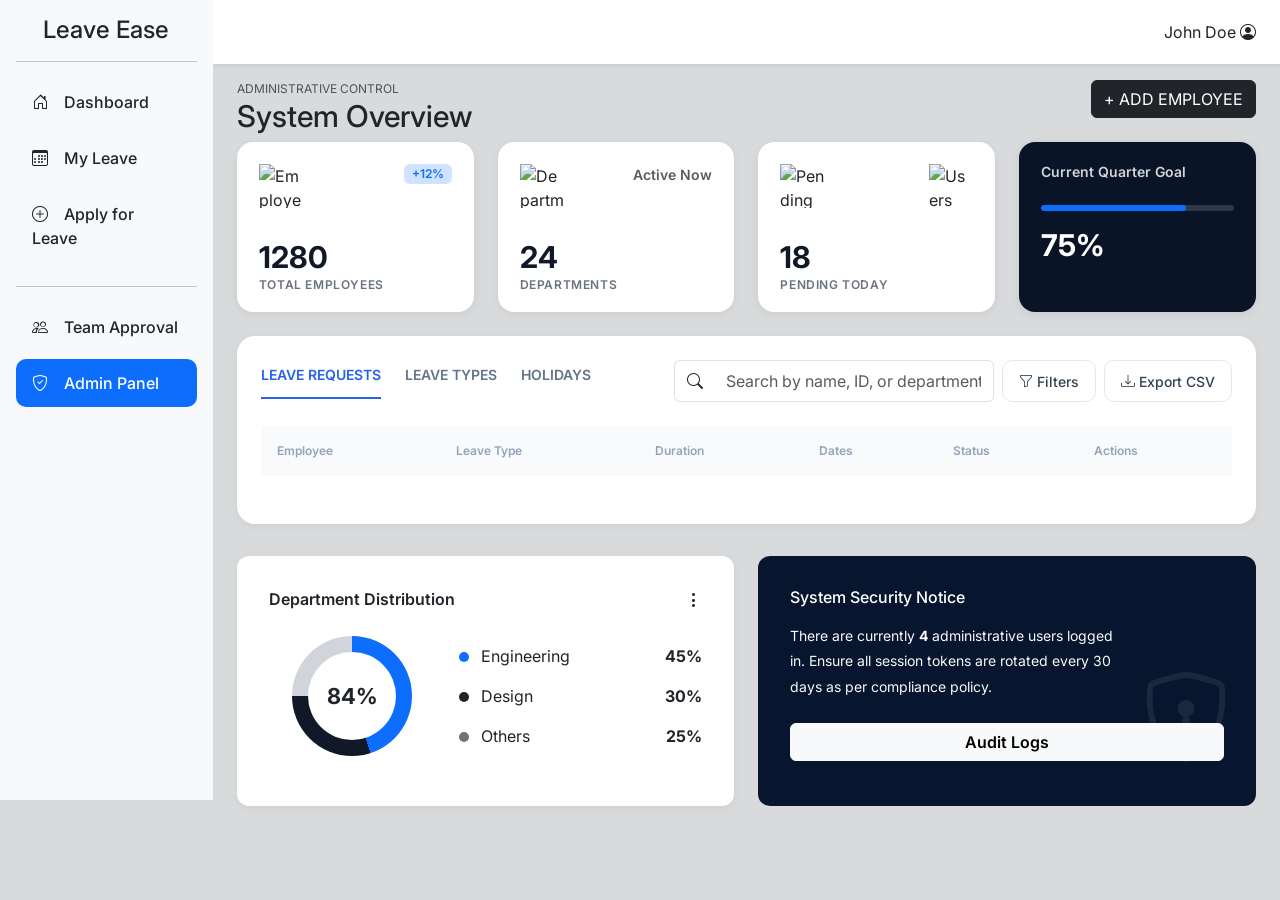
==== FRONTEND_MANAGEMENT/Admin/admin.html @ 8dc59eb8 "Initial commit" ====
<!DOCTYPE html>
<html lang="en">

<head>
    <meta charset="UTF-8">
    <meta name="viewport" content="width=device-width, initial-scale=1.0">
    <title>ADMIN HOME PAGE</title>
    <!-- Bootstrap CSS -->
    <link href="https://cdn.jsdelivr.net/npm/bootstrap@5.3.7/dist/css/bootstrap.min.css" rel="stylesheet">

    <!-- Bootstrap Icons -->
    <link rel="stylesheet" href="https://cdn.jsdelivr.net/npm/bootstrap-icons@1.13.1/font/bootstrap-icons.min.css">
    <link rel="stylesheet" href="admin.css">
    <link rel="preconnect" href="https://fonts.googleapis.com">
    <link rel="preconnect" href="https://fonts.gstatic.com" crossorigin>
    <link href="https://fonts.googleapis.com/css2?family=Inter:wght@100..900&display=swap" rel="stylesheet">
</head>

<body style="background-color:#D8DADC;">
    <div class="container-fluid p-0">
        <div class=" page d-flex">
            <div class="sidebar bg-light  p-3">

                <h4 class="text-center">Leave Ease</h4>
                <hr>

                <ul class="nav flex-column">

                    <li class="nav-item mb-2">
                        <a href="#" class="nav-link text-dark">
                            <i class="bi bi-house-door me-3"></i>Dashboard
                        </a>
                    </li>

                    <li class="nav-item mb-2">
                        <a href="#" class="nav-link text-dark">
                            <i class="bi bi-calendar3 me-3"></i>My Leave
                        </a>
                    </li>

                    <li class="nav-item mb-2">
                        <a href="#" class="nav-link text-dark">
                            <i class="bi bi-plus-circle me-3"></i>Apply for Leave
                        </a>
                    </li>

                    <hr>

                    <li class="nav-item mb-2">
                        <a href="#" class="nav-link text-dark">
                            <i class="bi bi-people me-3"></i>Team Approval
                        </a>
                    </li>

                    <li class="nav-item">
                        <a href="#" class="nav-link text-dark active-menu">
                            <i class="bi bi-shield-check me-3"></i>Admin Panel
                        </a>
                    </li>

                </ul>
            </div>
            <div class="main-content flex-grow-1">

                <!-- Header -->
                <div class="header d-flex justify-content-end align-items-center p-3 bg-white shadow-sm">
                    <div>
                        John Doe
                        <i class="bi bi-person-circle me-2"></i>
                    </div>
                </div>

                <!-- Main Content -->
                <div class="container-fluid px-4 py-3">

                    <!-- Top Row -->
                    <div class="d-flex justify-content-between align-items-start">

                        <!-- Left Side -->
                        <div>
                            <p class="text-muted mb-0" style="font-size: 12px;">
                                ADMINISTRATIVE CONTROL
                            </p>

                            <h3 style="font-size: 30px;">
                                System Overview
                            </h3>
                        </div>

                        <!-- Right Side -->
                        <button class="btn btn-dark">
                            + ADD EMPLOYEE
                        </button>

                    </div>


                    <div class="row g-4 mb-4">

                        <!-- Total Employees -->
                        <div class="col-lg-3 col-md-6">
                            <div class="card stats-card">
                                <div class="d-flex justify-content-between align-items-start">
                                    <img src="../images/Background (1).png" alt="Employee">

                                    <span class="badge bg-primary-subtle text-primary fw-semibold px-2 py-1">
                                        +12%
                                    </span>
                                </div>

                                <div class="mt-4">
                                    <h2>1280</h2>
                                    <p>TOTAL EMPLOYEES</p>
                                </div>
                            </div>
                        </div>

                        <!-- Departments -->
                        <div class="col-lg-3 col-md-6">
                            <div class="card stats-card">
                                <div class="d-flex justify-content-between align-items-start">
                                    <img src="../images/Background.png" alt="Department">

                                    <small class="text-muted fw-semibold">
                                        Active Now
                                    </small>
                                </div>

                                <div class="mt-4">
                                    <h2>24</h2>
                                    <p>DEPARTMENTS</p>
                                </div>
                            </div>
                        </div>

                        <!-- Pending -->
                        <div class="col-lg-3 col-md-6">
                            <div class="card stats-card">
                                <div class="d-flex justify-content-between align-items-start">
                                    <img src="../images/Background (2).png" alt="Pending">

                                    <img src="../images/Container.png" alt="Users" width="58">
                                </div>

                                <div class="mt-4">
                                    <h2>18</h2>
                                    <p>PENDING TODAY</p>
                                </div>
                            </div>
                        </div>

                        <!-- Goal -->
                        <div class="col-lg-3 col-md-6">
                            <div class="card goal-card text-white">

                                <div class="d-flex justify-content-between align-items-center">
                                    <h6 class="mb-0">Current Quarter Goal</h6>
                                </div>

                                <div class="progress mt-4 mb-3">
                                    <div class="progress-bar bg-primary" style="width:75%"></div>
                                </div>

                                <h3 class="mb-0 fw-bold">75%</h3>

                            </div>
                        </div>

                    </div>
                    <div class="card leave-card">

                        <!-- Top -->
                        <div class="d-flex justify-content-between align-items-center mb-4">

                            <ul class="nav nav-tabs border-0 mb-0">
                                <li class="nav-item">
                                    <a class="nav-link active" href="#">LEAVE REQUESTS</a>
                                </li>

                                <li class="nav-item">
                                    <a class="nav-link" href="#">LEAVE TYPES</a>
                                </li>

                                <li class="nav-item">
                                    <a class="nav-link" href="#">HOLIDAYS</a>
                                </li>
                            </ul>

                            <div class="d-flex gap-2">

                                <div class="search-area">

                                    <div class="input-group">

                                        <span class="input-group-text">
                                            <i class="bi bi-search"></i>
                                        </span>

                                        <input type="text" class="form-control"
                                            placeholder="Search by name, ID, or department">

                                    </div>

                                </div>

                                <button class="btn filter-btn">
                                    <i class="bi bi-funnel"></i>
                                    Filters
                                </button>

                                <button class="btn filter-btn">
                                    <i class="bi bi-download"></i>
                                    Export CSV
                                </button>

                            </div>

                        </div>

                        <table class="table align-middle mb-0">

                            <thead>

                                <tr>

                                    <th>Employee</th>
                                    <th>Leave Type</th>
                                    <th>Duration</th>
                                    <th>Dates</th>
                                    <th>Status</th>
                                    <th>Actions</th>

                                </tr>

                            </thead>

                            <tbody id="emptable"></tbody>

                        </table>
                        <div class="d-flex justify-content-between align-items-center mt-4">

                            <small id="pageInfo"></small>

                            <div id="pagination" class="d-flex gap-2"></div>

                        </div>
                    </div>
                    <div class="row g-4 mt-2">

                        <!-- Department Distribution -->
                        <div class="col-lg-6">
                            <div class="card dashboard-card border-0">

                                <div class="d-flex justify-content-between align-items-center mb-4">
                                    <h6 class="mb-0 fw-semibold">Department Distribution</h6>
                                    <i class="bi bi-three-dots-vertical"></i>
                                </div>

                                <div class="row align-items-center">

                                    <!-- Circle -->
                                    <div class="col-5 text-center">

                                        <div class="progress-circle">
                                            <span>84%</span>
                                        </div>

                                    </div>

                                    <!-- Legend -->
                                    <div class="col-7">

                                        <div class="d-flex justify-content-between mb-3">
                                            <div>
                                                <span class="legend-dot bg-primary"></span>
                                                Engineering
                                            </div>
                                            <strong>45%</strong>
                                        </div>

                                        <div class="d-flex justify-content-between mb-3">
                                            <div>
                                                <span class="legend-dot bg-dark"></span>
                                                Design
                                            </div>
                                            <strong>30%</strong>
                                        </div>

                                        <div class="d-flex justify-content-between">
                                            <div>
                                                <span class="legend-dot bg-secondary"></span>
                                                Others
                                            </div>
                                            <strong>25%</strong>
                                        </div>

                                    </div>

                                </div>

                            </div>
                        </div>

                        <!-- Security Notice -->
                        <div class="col-lg-6">
                            <div class="card security-card border-0">

                                <h6 class="text-white mb-3">
                                    System Security Notice
                                </h6>

                                <p class="text-light mb-4">
                                    There are currently <strong>4</strong> administrative users logged in.
                                    Ensure all session tokens are rotated every 30 days as per compliance policy.
                                </p>

                                <button class="btn btn-light fw-semibold">
                                    Audit Logs
                                </button>

                                <i class="bi bi-shield-lock security-icon"></i>

                            </div>
                        </div>

                    </div>
                </div>
                <script src="admin.js"></script>
</body>

</html>
---- FRONTEND_MANAGEMENT/Admin/admin.css ----
/* ===========================
   GENERAL
=========================== */

* {
    margin: 0;
    padding: 0;
    box-sizing: border-box;
}

body {
    font-family: "Inter", sans-serif;
    background: #D8DADC;
}

/* ===========================
   PAGE
=========================== */
.page{
    min-height:100vh;
    width:100%;
    display:flex;
}

.sidebar {
    width: 260px;
    height: 800px;
}

.header{
    width:100%;
    height:64px;
}
.main-content{
    min-width:0;
    overflow-x:hidden;
}
/* ===========================
   SIDEBAR
=========================== */

.sidebar h3 {
    font-size: 24px;
    font-weight: 700;
}

.sidebar .nav-link {
    color: #495057;
    padding: 12px 16px;
    border-radius: 10px;
    font-weight: 500;
    transition: .3s;
}

.sidebar .nav-link:hover {
    background: #F5F7FA;
}

.active-menu {
    background: #0D6EFD;
    color: #fff !important;
}

.active-menu i {
    color: #fff;
}

/* ===========================
   BUTTONS
=========================== */

.add-btn {
    width: 220px;
    height: 52px;
    background: #091426;
    color: white;
    border: none;
    border-radius: 10px;
    font-weight: 600;
}

.add-btn:hover {
    background: #16243d;
    color: white;
}

/* ===========================
   STATISTICS CARDS
=========================== */
.stats-card {
    border: none;
    border-radius: 12px;
    box-shadow: 0 2px 6px rgba(15, 23, 42, .05);
    height: 136px;
    padding: 18px 20px;
    display: flex;
    flex-direction: column;
    justify-content: space-between;
}

.stats-card h2 {
    font-size: 26px;
    font-weight: 700;
    margin: 14px 0 2px;
    line-height: 1;
    margin-bottom: 6px;
}

.stats-card p {
    margin: 0;
    font-size: 12px;
    font-weight: 600;
    letter-spacing: .5px;
    color: #6B7280;
}

.stats-card img {
    width: 36px;
    height: 36px;
    object-fit: contain;
}

.percent-badge {
    background: #E8F0FF;
    color: #2563EB;
    font-size: 12px;
    font-weight: 700;
    padding: 4px 8px;
    border-radius: 6px;
}

/* ===========================
   STATISTICS CARDS
=========================== */

.stats-card{
    background:#fff;
    border:none;
    border-radius:16px;
    padding:22px;
    height:170px;
    box-shadow:0 2px 10px rgba(15,23,42,.06);
    transition:.3s;
}

.stats-card:hover{
    transform:translateY(-2px);
    box-shadow:0 8px 20px rgba(15,23,42,.08);
}



.stats-card img{
    width:44px;
    height:44px;
    object-fit:contain;
}

.stats-card h2{
    color:#111827;
    margin-top:10px;
    margin-bottom:4px;
    font-size:30px;
    font-weight:700;
    line-height:1;
}

.stats-card p{
    margin:0;
    font-size:12px;
    font-weight:600;
    letter-spacing:.6px;
    color:#6B7280;
    text-transform:uppercase;
}

.percent-badge{
    background:#EEF4FF;
    color:#2563EB;
    font-size:12px;
    font-weight:600;
    padding:4px 8px;
    border-radius:6px;
}

/* ===========================
   GOAL CARD
=========================== */

.goal-card{
    background:#091426;
    border:none;
    border-radius:16px;
    padding:22px;
    height:170px;
    color:#fff;
    box-shadow:0 2px 10px rgba(15,23,42,.08);
}

.goal-card h6{
    margin:0;
    font-size:14px;
    font-weight:600;
    color:#D1D5DB;
}

.goal-card h3{
    margin:0;
    font-size:30px;
    font-weight:700;
}

.goal-card .progress{
    height:6px;
    margin:22px 0 18px;
    background:rgba(255,255,255,.15);
    border-radius:20px;
}

.goal-card .progress-bar{
    border-radius:20px;
}
/* ===========================
   LEAVE TABLE CARD
=========================== */

.leave-card{
    background:#fff;
    border:none;
    border-radius:18px;
    padding:24px;
    box-shadow:0 2px 10px rgba(15,23,42,.05);
}

/* ===========================
   TABS
=========================== */

.nav-tabs{
    gap:24px;
    border:none;
}

.nav-tabs .nav-link{
    border:none;
    background:transparent;
    color:#64748B;
    font-size:14px;
    font-weight:600;
    padding:0 0 12px;
}

.nav-tabs .nav-link.active{
    color:#2563EB;
    border:none;
    border-bottom:2px solid #2563EB;
    background:transparent;
}

/* ===========================
   SEARCH
=========================== */

.search-area{
    width:320px;
}

.search-area .input-group-text{
    background:#fff;
    border-right:none;
}

.search-area .form-control{
    border-left:none;
}

.search-area input{
    height:42px;
}

/* ===========================
   FILTER BUTTON
=========================== */

.filter-btn{
    height:42px;
    border:1px solid #E2E8F0;
    background:#fff;
    color:#334155;
    border-radius:10px;
    font-size:14px;
    font-weight:500;
    padding:0 16px;
}

.filter-btn:hover{
    background:#F8FAFC;
}

/* ===========================
   TABLE
=========================== */

.table{
    margin:0;
}

.table thead th{
    background:#F8FAFC;
    color:#94A3B8;
    border:none;
    font-size:12px;
    font-weight:600;
    padding:16px;
}

.table tbody td{
    padding:18px 16px;
    border-top:1px solid #F1F5F9;
    vertical-align:middle;
}

.table tbody tr:hover{
    background:#FAFAFA;
}
/* ===========================
   STATUS BADGES
=========================== */

.status-approved {
    background: #D1FAE5;
    color: #047857;
    padding: 6px 14px;
    border-radius: 20px;
    font-size: 13px;
    font-weight: 600;
}

.status-pending {
    background: #FEF3C7;
    color: #B45309;
    padding: 6px 14px;
    border-radius: 20px;
    font-size: 13px;
    font-weight: 600;
}

.status-rejected {
    background: #FEE2E2;
    color: #DC2626;
    padding: 6px 14px;
    border-radius: 20px;
    font-size: 13px;
    font-weight: 600;
}

/* ===========================
   ACTION BUTTONS
=========================== */

.action-btn {
    width: 36px;
    height: 36px;
    border: none;
    border-radius: 8px;
    background: #F1F3F5;
}

.action-btn:hover {
    background: #E2E6EA;
}

/* ===========================
   PAGINATION
=========================== */

.pagination .page-link {
    border: none;
    color: #495057;
    margin: 0 2px;
    border-radius: 8px;
}

.pagination .active .page-link {
    background: #0D6EFD;
    color: white;
}

/* ===========================
   RESPONSIVE
=========================== */

@media(max-width:992px) {

    .sidebar {
        width: 220px;
    }

    .search-area {
        width: 100%;
    }

}

@media(max-width:768px) {

    .page {
        flex-direction: column;
    }

    .sidebar {
        width: 100%;
        min-height: auto;
    }

    .add-btn {
        width: 100%;
        margin-top: 15px;
    }

    .stats-card,
    .goal-card {
        height: auto;
    }

}
/* ===========================
   ACTION BUTTONS
=========================== */

.action-btn{
    width:36px;
    height:36px;
    border:none;
    border-radius:8px;
    display:flex;
    justify-content:center;
    align-items:center;
    cursor:pointer;
    transition:0.2s ease;
}

.approve-btn{
    background:#DCFCE7;
    color:#16A34A;
}

.approve-btn:hover{
    background:#BBF7D0;
}

.reject-btn{
    background:#FEE2E2;
    color:#DC2626;
}

.reject-btn:hover{
    background:#FECACA;
}

.action-btn i{
    font-size:16px;
}

.action-btn:disabled{
    opacity:0.5;
    cursor:not-allowed;
}
.dashboard-card{
    border-radius:12px;
    padding:32px;
    background:#fff;
    min-height:250px;
    box-shadow:0 2px 8px rgba(0,0,0,.05);
}

.progress-circle{
    width:120px;
    height:120px;
    margin:auto;
    border-radius:50%;
    background:conic-gradient(
        #0d6efd 0 45%,
        #111827 45% 75%,
        #d1d5db 75% 100%
    );
    display:flex;
    align-items:center;
    justify-content:center;
    position:relative;
}

.progress-circle::before{
    content:"";
    width:88px;
    height:88px;
    border-radius:50%;
    background:#fff;
    position:absolute;
}

.progress-circle span{
    position:relative;
    z-index:1;
    font-weight:700;
    font-size:22px;
}

.legend-dot{
    width:10px;
    height:10px;
    border-radius:50%;
    display:inline-block;
    margin-right:8px;
}

.security-card{
    background:#07162E;
    border-radius:12px;
    padding:32px;
    min-height:250px;
    position:relative;
    overflow:hidden;
}

.security-card p{
    font-size:14px;
    line-height:1.8;
    max-width:75%;
}

.security-icon{
    position:absolute;
    right:25px;
    bottom:20px;
    font-size:90px;
    color:rgba(255,255,255,.08);
}
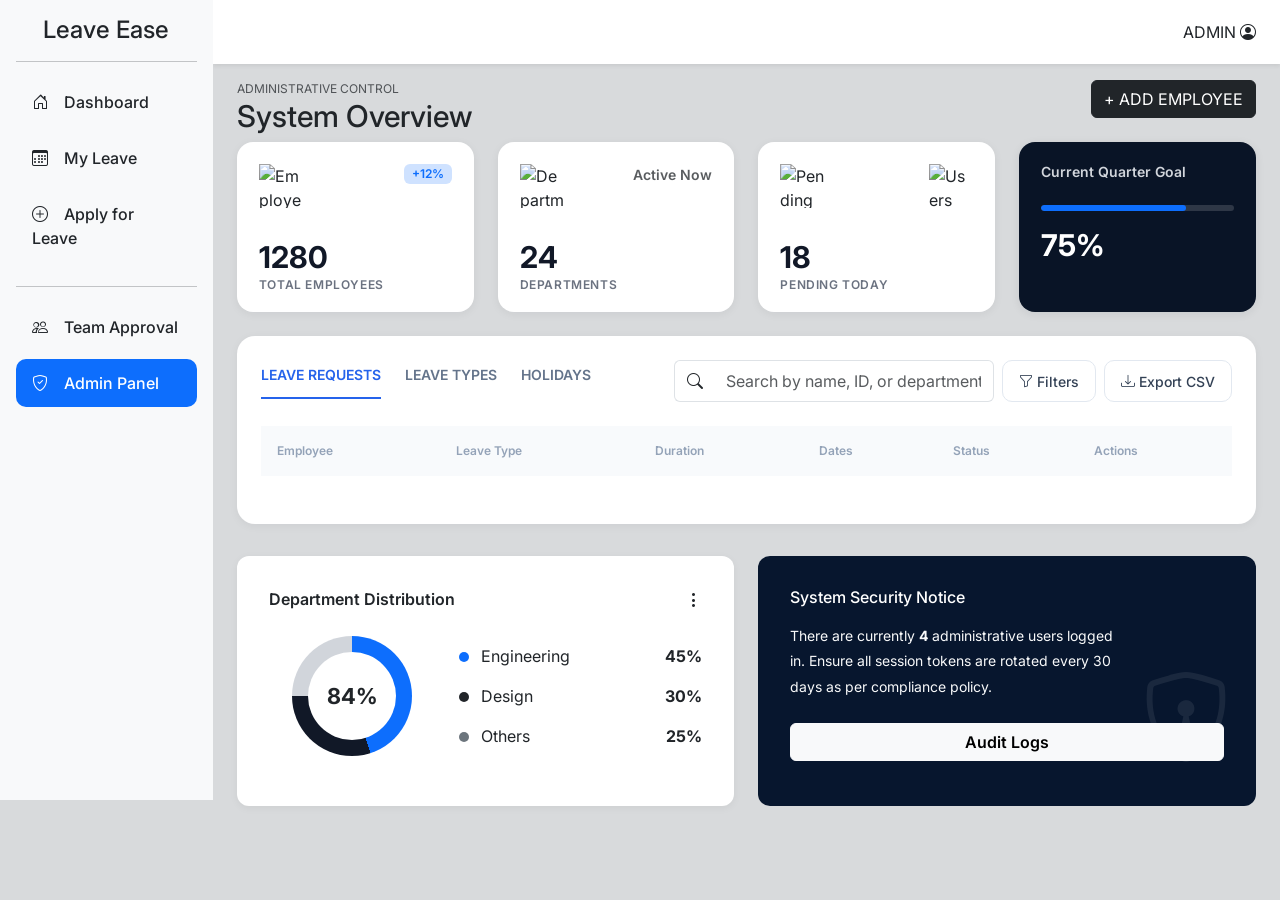
==== commit cdf77644: "change in code of admin and emp" ====
--- a/FRONTEND_MANAGEMENT/Admin/admin.html
+++ b/FRONTEND_MANAGEMENT/Admin/admin.html
@@ -65,7 +65,7 @@
                 <!-- Header -->
                 <div class="header d-flex justify-content-end align-items-center p-3 bg-white shadow-sm">
                     <div>
-                        John Doe
+                        ADMIN
                         <i class="bi bi-person-circle me-2"></i>
                     </div>
                 </div>
